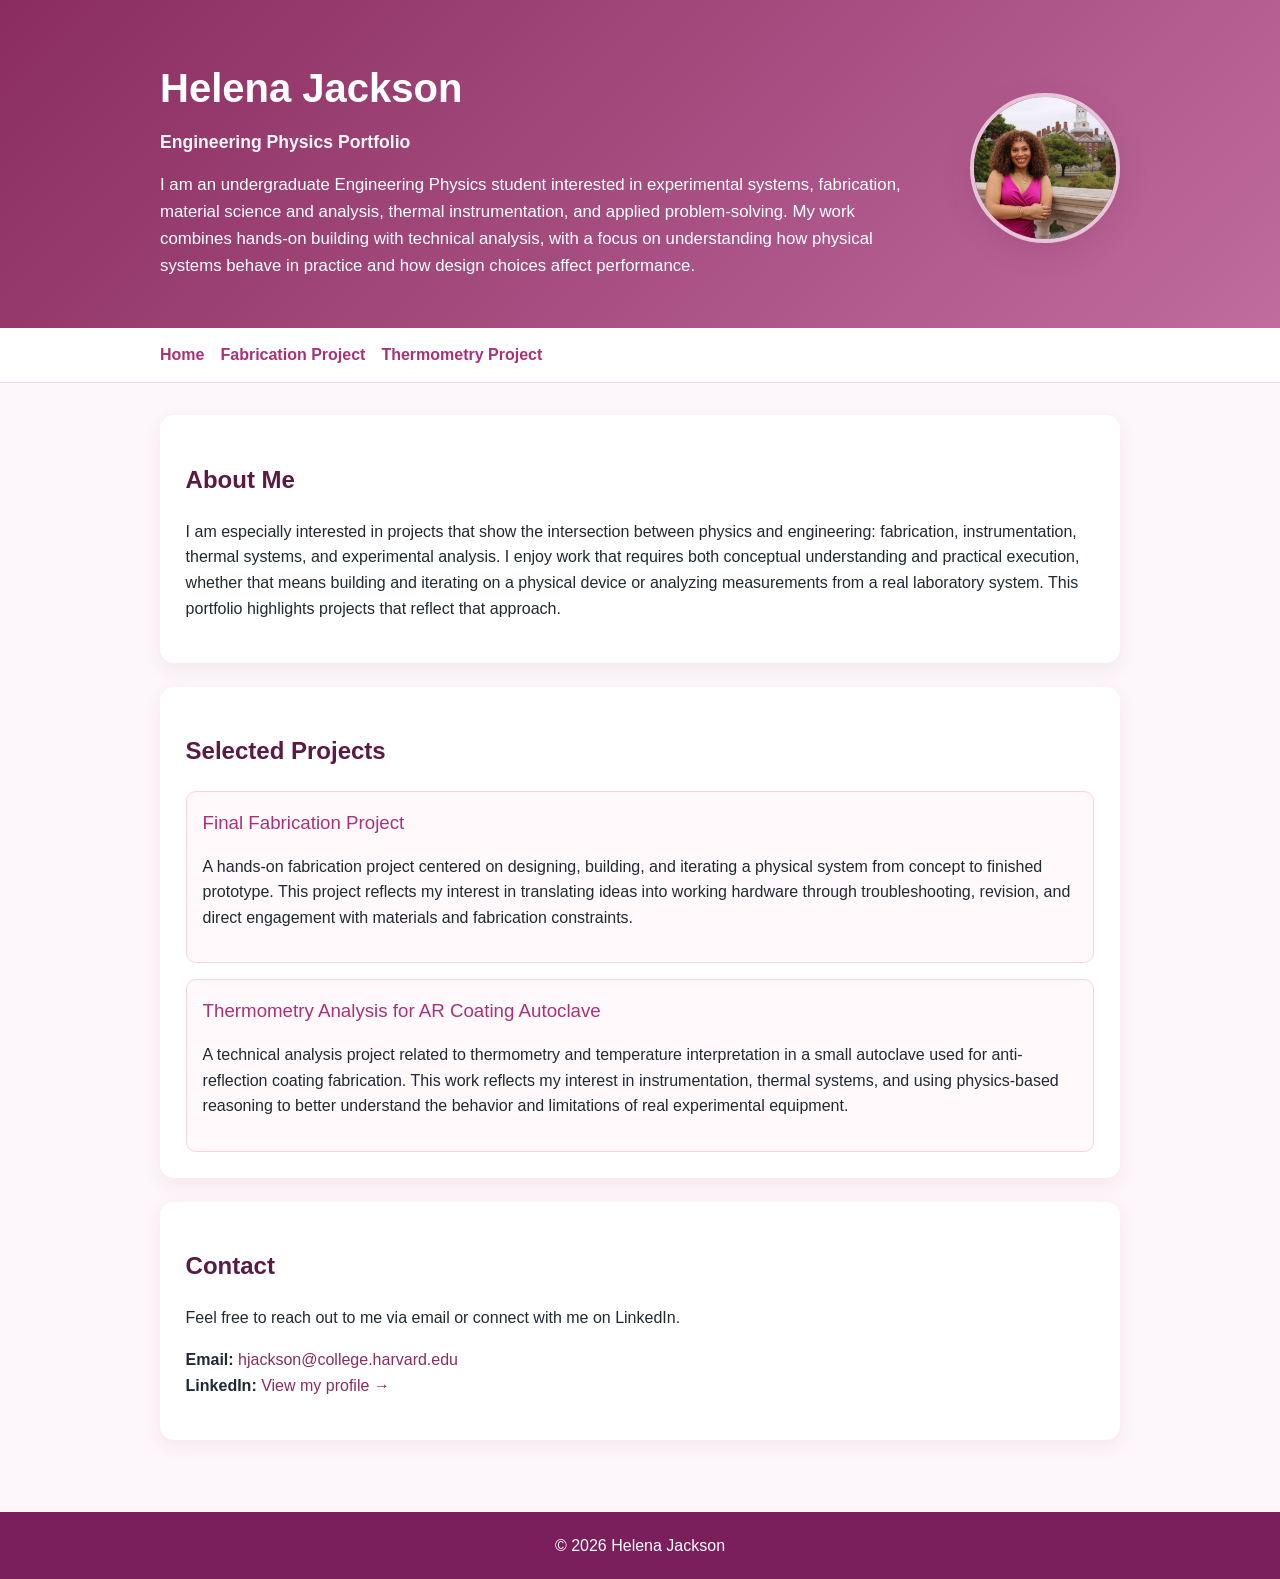
==== index.html @ 67c2a7b2 "Update index.html" ====
<!DOCTYPE html>
<html lang="en">
<head>
  <meta charset="UTF-8" />
  <meta name="viewport" content="width=device-width, initial-scale=1.0" />
  <title>Engineering Physics Portfolio | Helena Jackson </title>
  <link rel="stylesheet" href="style.css?v=2" />
</head>
<body>
  <header class="site-header">
  <div class="container header-content">
    <div class="header-text">
      <h1>Helena Jackson</h1>
      <p class="subtitle">Engineering Physics Portfolio</p>
      <p class="intro">
        I am an undergraduate Engineering Physics student interested in experimental systems,
        fabrication, material science and analysis, thermal instrumentation, and applied
        problem-solving. My work combines hands-on building with technical analysis, with a
        focus on understanding how physical systems behave in practice and how design choices
        affect performance.
      </p>
    </div>

    <div class="header-image">
      <img src="images/Headshot1.jpeg" alt="Portrait of Helena Jackson">
    </div>
  </div>
</header>


  <nav class="navbar">
    <div class="container nav-links">
      <a href="index.html">Home</a>
      <a href="fabrication.html">Fabrication Project</a>
      <a href="thermometry.html">Thermometry Project</a>
    </div>
  </nav>

  <main class="container">
    <section class="card">
      <h2>About Me</h2>
      <p>
  I am especially interested in projects that show the intersection between physics and engineering:
  fabrication, instrumentation, thermal systems, and experimental analysis. I enjoy
  work that requires both conceptual understanding and practical execution, whether that
  means building and iterating on a physical device or analyzing measurements from a real
  laboratory system. This portfolio highlights projects that reflect that approach.
</p>
    </section>

    <section class="card">
      <h2>Selected Projects</h2>
      <div class="project-list">
        <div class="project-item">
          <h3><a href="fabrication.html">Final Fabrication Project</a></h3>
          <p>
            A hands-on fabrication project centered on designing, building, and iterating a
            physical system from concept to finished prototype. This project reflects my interest
            in translating ideas into working hardware through troubleshooting, revision, and
            direct engagement with materials and fabrication constraints.
          </p>
        </div>

        <div class="project-item">
          <h3><a href="thermometry.html">Thermometry Analysis for AR Coating Autoclave</a></h3>
          <p>
            A technical analysis project related to thermometry and temperature interpretation
           in a small autoclave used for anti-reflection coating fabrication. This work reflects
           my interest in instrumentation, thermal systems, and using physics-based reasoning to
           better understand the behavior and limitations of real experimental equipment.
          </p>
        </div>
      </div>
    </section>

   <section class="card">
  <h2>Contact</h2>

  <p>
    Feel free to reach out to me via email or connect with me on LinkedIn.
  </p>

  <p>
    <strong>Email:</strong>
    <a href="mailto:hjackson@college.harvard.edu">
      hjackson@college.harvard.edu
    </a><br>

    <strong>LinkedIn:</strong>
  <a href="https://www.linkedin.com/in/www.linkedin.com/in/helena-jackson-457bb52a4" target="_blank">
    View my profile →
    </a>
  </p>
</section>

  </main>

  <footer class="site-footer">
  <div class="container">
    <p>© 2026 Helena Jackson</p>
    <p>
      
  </div>
</footer>
</body>
</html>
---- style.css ----
* {
  box-sizing: border-box;
}

body {
  margin: 0;
  font-family: Arial, Helvetica, sans-serif;
  background-color: #fdf6fa;
  color: #1f2933;
  line-height: 1.6;
}

.container {
  width: min(960px, 92%);
  margin: 0 auto;
}

/* ===== HEADER ===== */

.site-header {
  background: linear-gradient(135deg, #8a2c5f, #c06c9f);
  color: #ffffff;
  padding: 3.5rem 0 3rem;
}

.site-header h1 {
  margin: 0 0 0.5rem;
  font-size: 2.5rem;
}

.subtitle {
  font-size: 1.1rem;
  font-weight: 700;
  margin: 0 0 1rem;
  opacity: 0.95;
}

.intro {
  max-width: 760px;
  margin: 0;
  font-size: 1.05rem;
}

.header-content {
  display: flex;
  align-items: center;
  justify-content: space-between;
  gap: 2rem;
  flex-wrap: nowrap;
}

.header-text {
  flex: 1 1 auto;
  min-width: 0;
}

.header-image {
  flex: 0 0 auto;
}

/* Desktop profile image sizing */
.header-image img {
  width: 150px;
  height: 150px;
  object-fit: cover;
  object-position: center;
  border-radius: 50%;
  display: block;
  border: 4px solid rgba(255, 255, 255, 0.65);
  box-shadow: 0 10px 28px rgba(138, 44, 95, 0.2);
}

/* ===== NAVBAR ===== */

.navbar {
  background-color: #ffffff;
  border-bottom: 1px solid #f3d6e6;
  position: sticky;
  top: 0;
  z-index: 10;
}

.nav-links {
  display: flex;
  gap: 1rem;
  flex-wrap: wrap;
  padding: 0.9rem 0;
}

.nav-links a {
  color: #a83279;
  text-decoration: none;
  font-weight: 700;
}

.nav-links a:hover {
  color: #d16ba5;
  text-decoration: underline;
}

/* ===== MAIN CONTENT ===== */

main {
  padding: 2rem 0 3rem;
}

.card {
  background-color: #ffffff;
  border-radius: 14px;
  padding: 1.6rem;
  margin-bottom: 1.5rem;
  box-shadow: 0 6px 18px rgba(168, 50, 121, 0.08);
}

.card h2 {
  color: #5a1a44;
}

.card a {
  color: #8a2c5f;
  text-decoration: none;
  font-weight: 500;
}

.card a:hover {
  text-decoration: underline;
}

.project-list {
  display: grid;
  gap: 1rem;
}

.project-item {
  padding: 1rem;
  border: 1px solid #f3d6e6;
  border-radius: 10px;
  background-color: #fff9fc;
}

.project-item h3 {
  margin-top: 0;
  margin-bottom: 0.4rem;
}

.project-item a {
  color: #a83279;
  text-decoration: none;
}

.project-item a:hover {
  text-decoration: underline;
}

.project-image {
  width: 100%;
  height: auto;
  border-radius: 10px;
  margin-top: 1rem;
}

.caption {
  font-size: 0.95rem;
  color: #6b4c5c;
  margin-top: 0.5rem;
}

ul {
  padding-left: 1.25rem;
}

/* ===== FOOTER ===== */

.site-footer {
  background-color: #7a1e5c;
  color: #ffffff;
  padding: 1.3rem 0;
  text-align: center;
}

.site-footer p {
  margin: 0;
}

.site-footer a {
  color: #ffd6ea;
  text-decoration: none;
  font-weight: 600;
  border-bottom: 1px solid #ffd6ea;
  padding-bottom: 2px;
}

.site-footer a:hover {
  color: #ffffff;
  border-bottom: 1px solid #ffffff;
}

/* ===== MOBILE ===== */

@media (max-width: 700px) {
  .header-content {
    flex-direction: column;
    text-align: center;
  }

  .header-text {
    flex: 1 1 auto;
  }

  .header-image img {
    width: 115px;
    height: 115px;
    margin-top: 1rem;
  }
}

@media (max-width: 640px) {
  .site-header h1 {
    font-size: 2rem;
  }

  .intro {
    font-size: 1rem;
  }

  .card {
    padding: 1.2rem;
  }
}
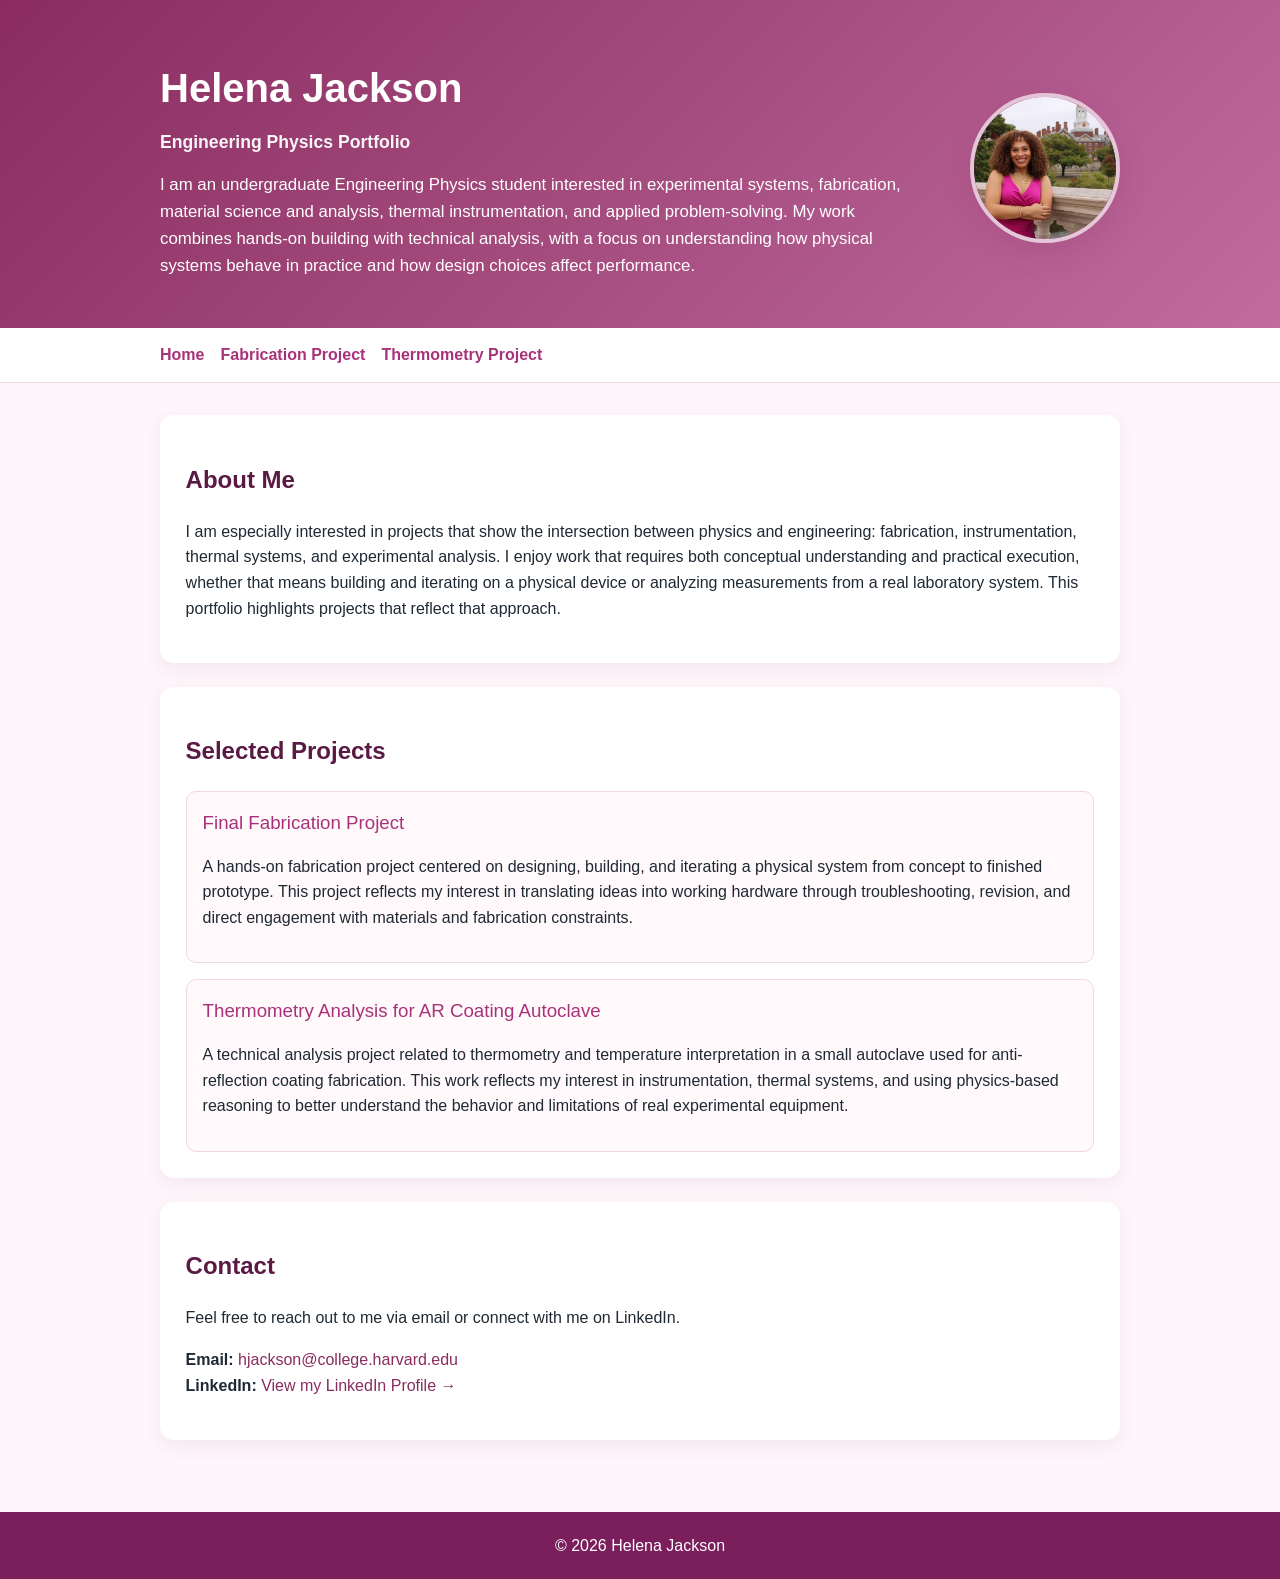
==== commit 51c48c81: "Update index.html" ====
--- a/index.html
+++ b/index.html
@@ -87,9 +87,9 @@
     </a><br>
 
     <strong>LinkedIn:</strong>
-  <a href="https://www.linkedin.com/in/www.linkedin.com/in/helena-jackson-457bb52a4" target="_blank">
-    View my profile →
-    </a>
+    <a href="https://www.linkedin.com/in/helena-jackson-457bb52a4/" target="_blank">
+      View my LinkedIn Profile →
+      </a>
   </p>
 </section>
 
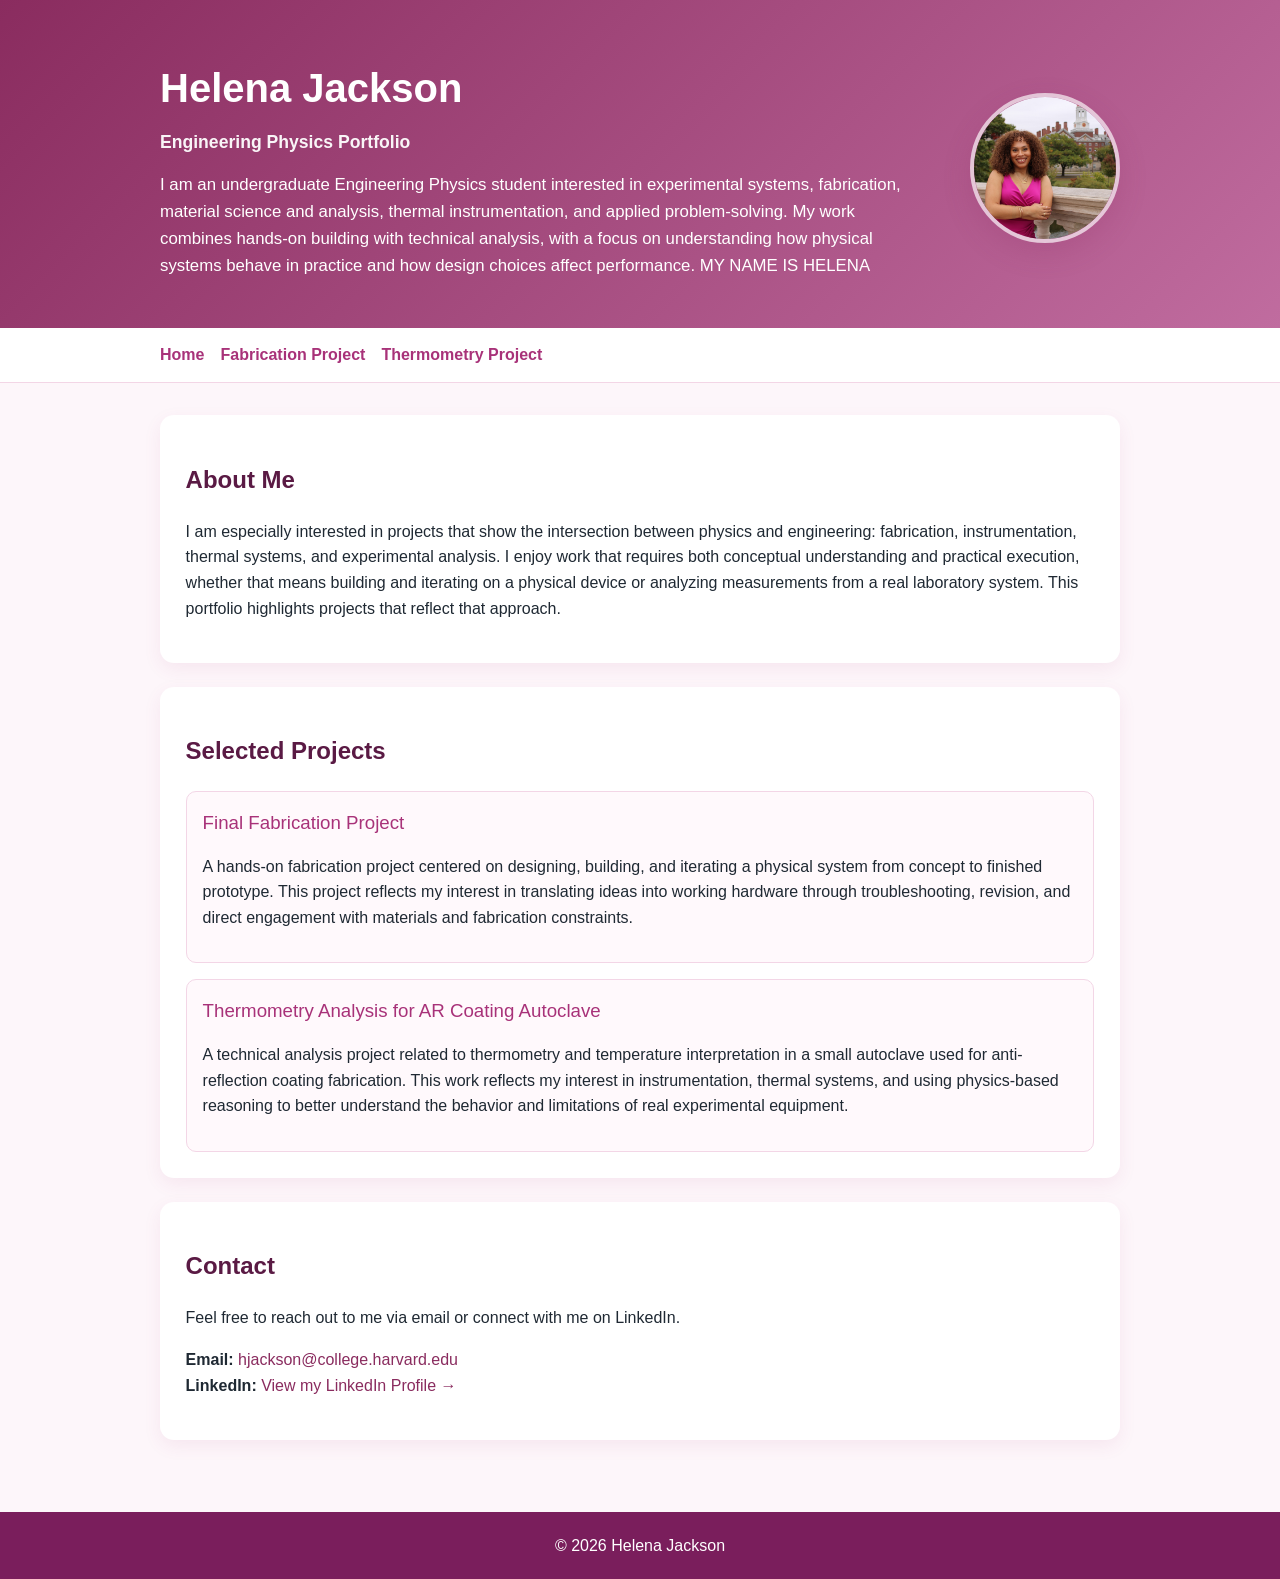
==== commit fb290801: "test sync" ====
--- a/index.html
+++ b/index.html
@@ -18,6 +18,7 @@
         problem-solving. My work combines hands-on building with technical analysis, with a
         focus on understanding how physical systems behave in practice and how design choices
         affect performance.
+        MY NAME IS HELENA
       </p>
     </div>
 
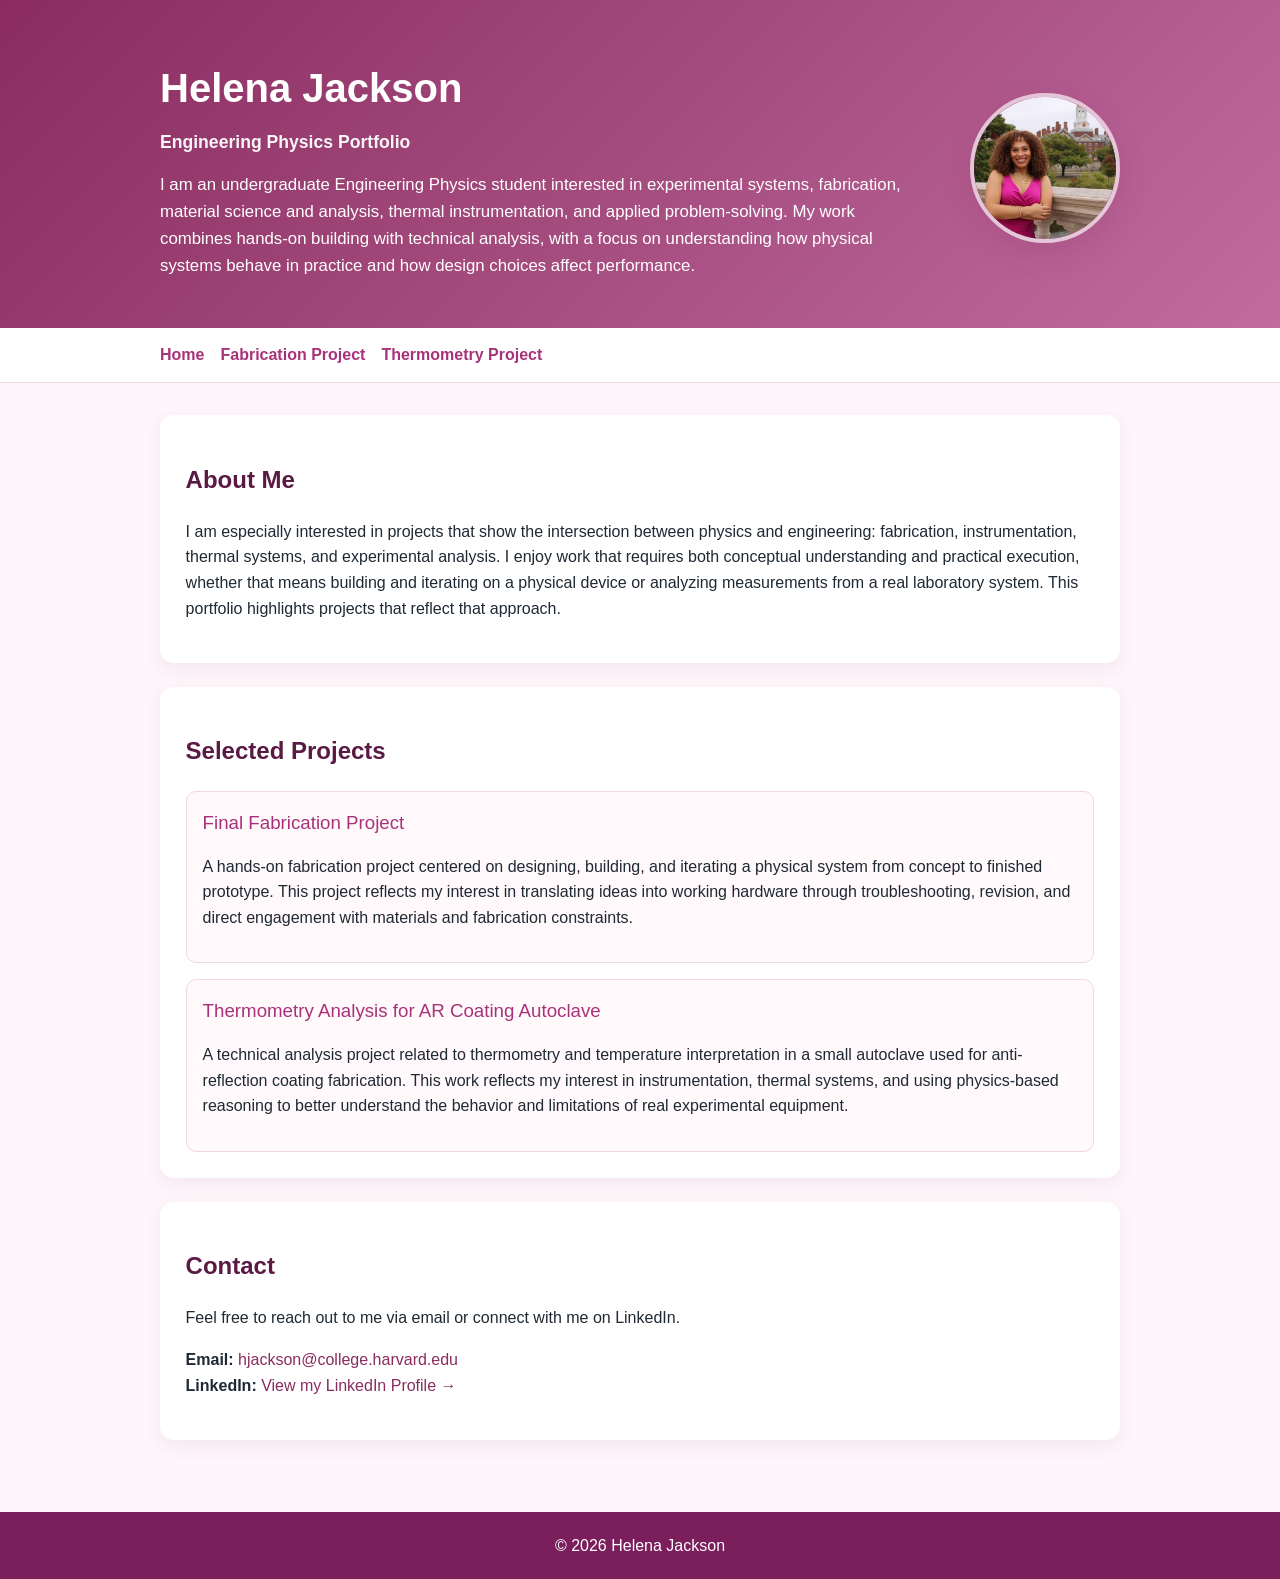
==== commit a1ab12d9: "Update index.html" ====
--- a/index.html
+++ b/index.html
@@ -18,7 +18,6 @@
         problem-solving. My work combines hands-on building with technical analysis, with a
         focus on understanding how physical systems behave in practice and how design choices
         affect performance.
-        MY NAME IS HELENA
       </p>
     </div>
 
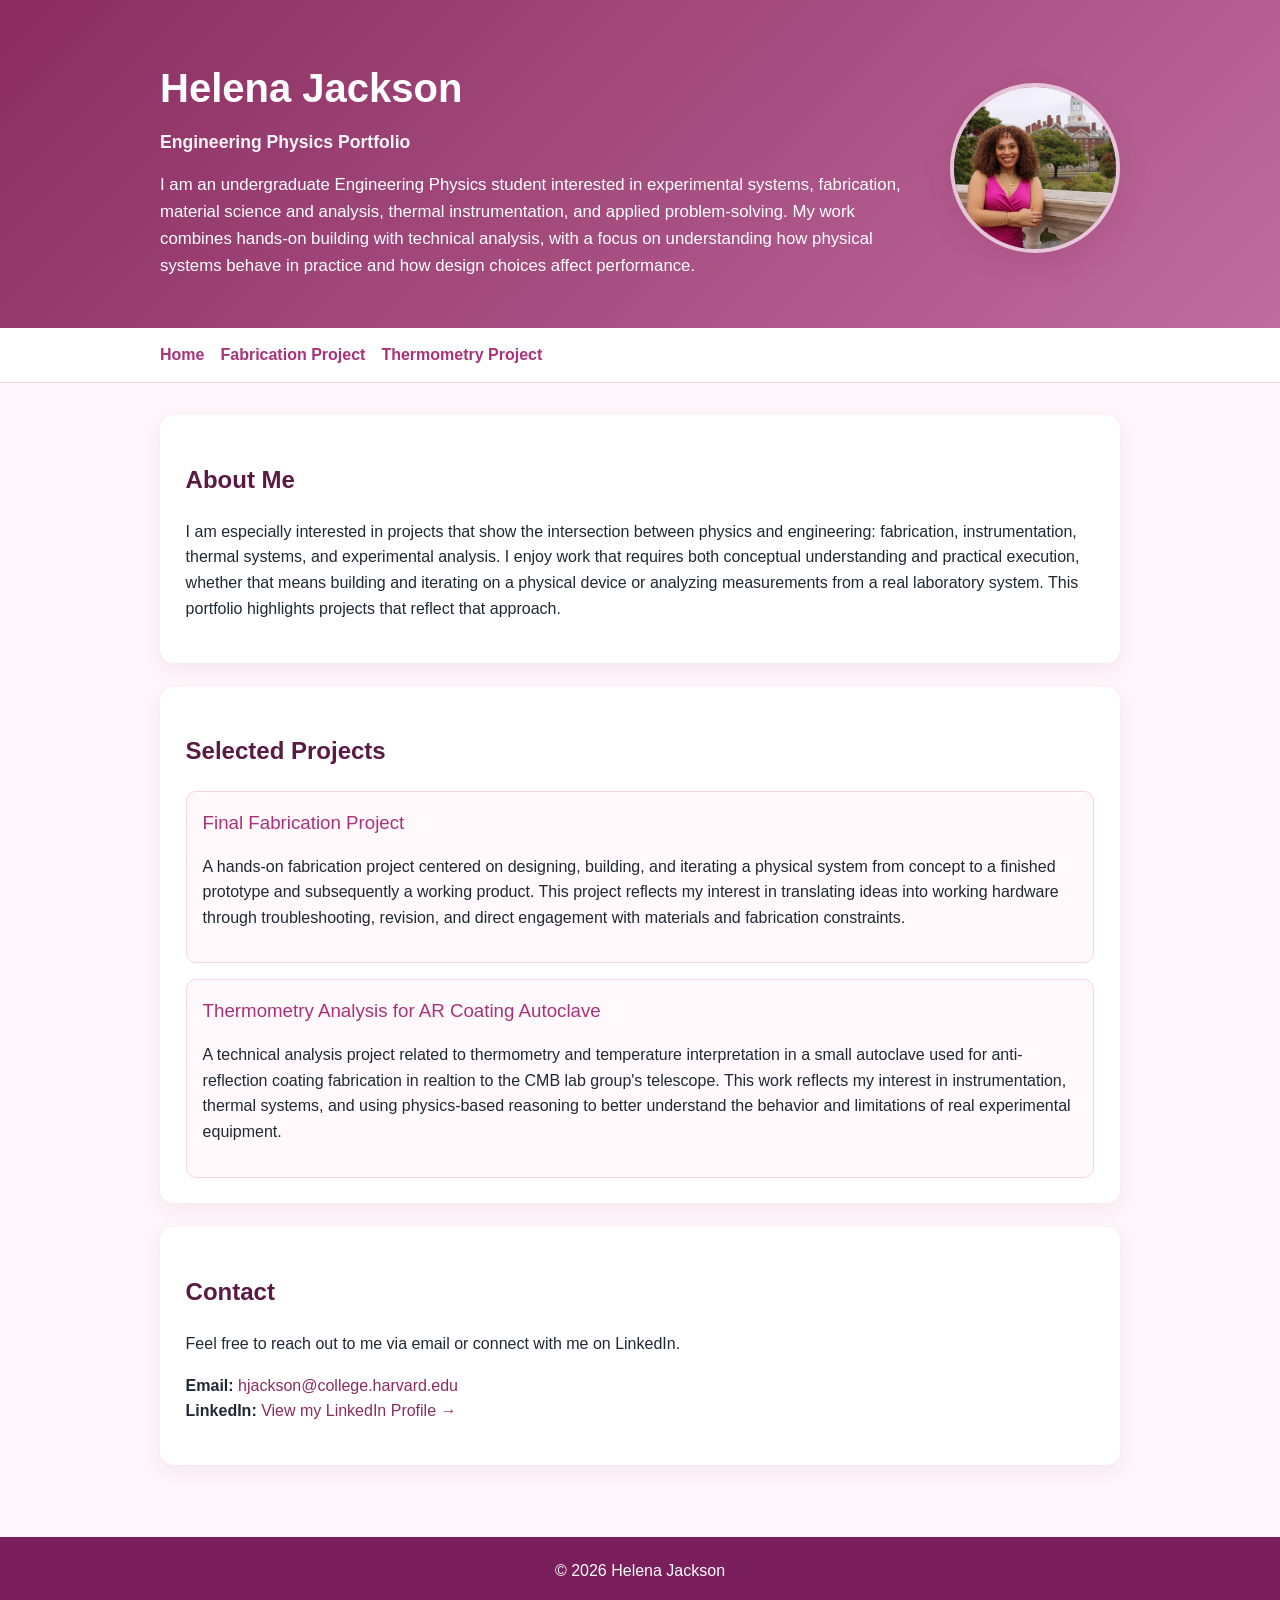
==== commit 97ec9520: "new chnages" ====
--- a/index.html
+++ b/index.html
@@ -55,7 +55,7 @@
           <h3><a href="fabrication.html">Final Fabrication Project</a></h3>
           <p>
             A hands-on fabrication project centered on designing, building, and iterating a
-            physical system from concept to finished prototype. This project reflects my interest
+            physical system from concept to a finished prototype and subsequently a working product. This project reflects my interest
             in translating ideas into working hardware through troubleshooting, revision, and
             direct engagement with materials and fabrication constraints.
           </p>
@@ -65,7 +65,7 @@
           <h3><a href="thermometry.html">Thermometry Analysis for AR Coating Autoclave</a></h3>
           <p>
             A technical analysis project related to thermometry and temperature interpretation
-           in a small autoclave used for anti-reflection coating fabrication. This work reflects
+           in a small autoclave used for anti-reflection coating fabrication in realtion to the CMB lab group's telescope. This work reflects
            my interest in instrumentation, thermal systems, and using physics-based reasoning to
            better understand the behavior and limitations of real experimental equipment.
           </p>
--- a/style.css
+++ b/style.css
@@ -60,8 +60,8 @@
 
 /* Desktop profile image sizing */
 .header-image img {
-  width: 150px;
-  height: 150px;
+  width: 170px;
+  height: 170px;
   object-fit: cover;
   object-position: center;
   border-radius: 50%;
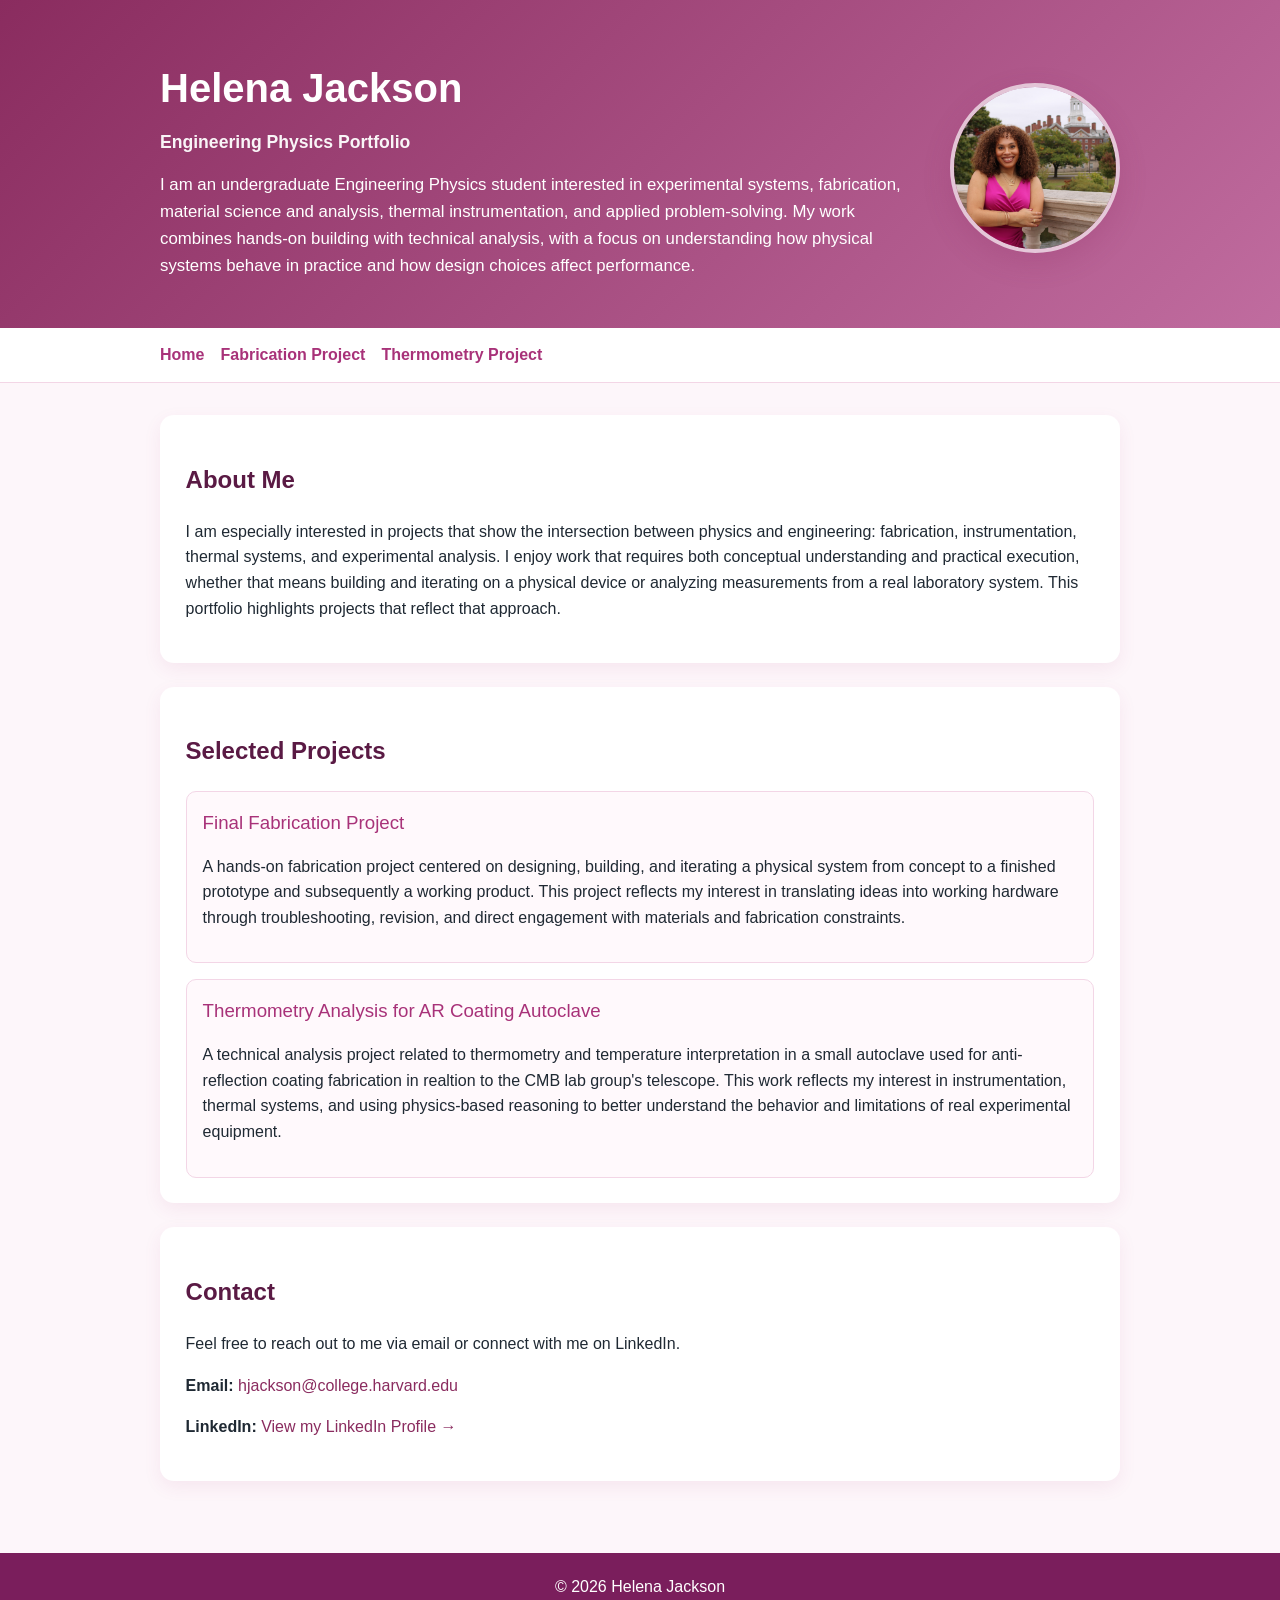
==== commit ac6984ca: "Update index.html" ====
--- a/index.html
+++ b/index.html
@@ -81,10 +81,11 @@
   </p>
 
   <p>
-    <strong>Email:</strong>
-    <a href="mailto:hjackson@college.harvard.edu">
-      hjackson@college.harvard.edu
-    </a><br>
+  <strong>Email:</strong>
+  <a href="mailto:hjackson@college.harvard.edu">
+    hjackson@college.harvard.edu
+  </a>
+</p>
 
     <strong>LinkedIn:</strong>
     <a href="https://www.linkedin.com/in/helena-jackson-457bb52a4/" target="_blank">
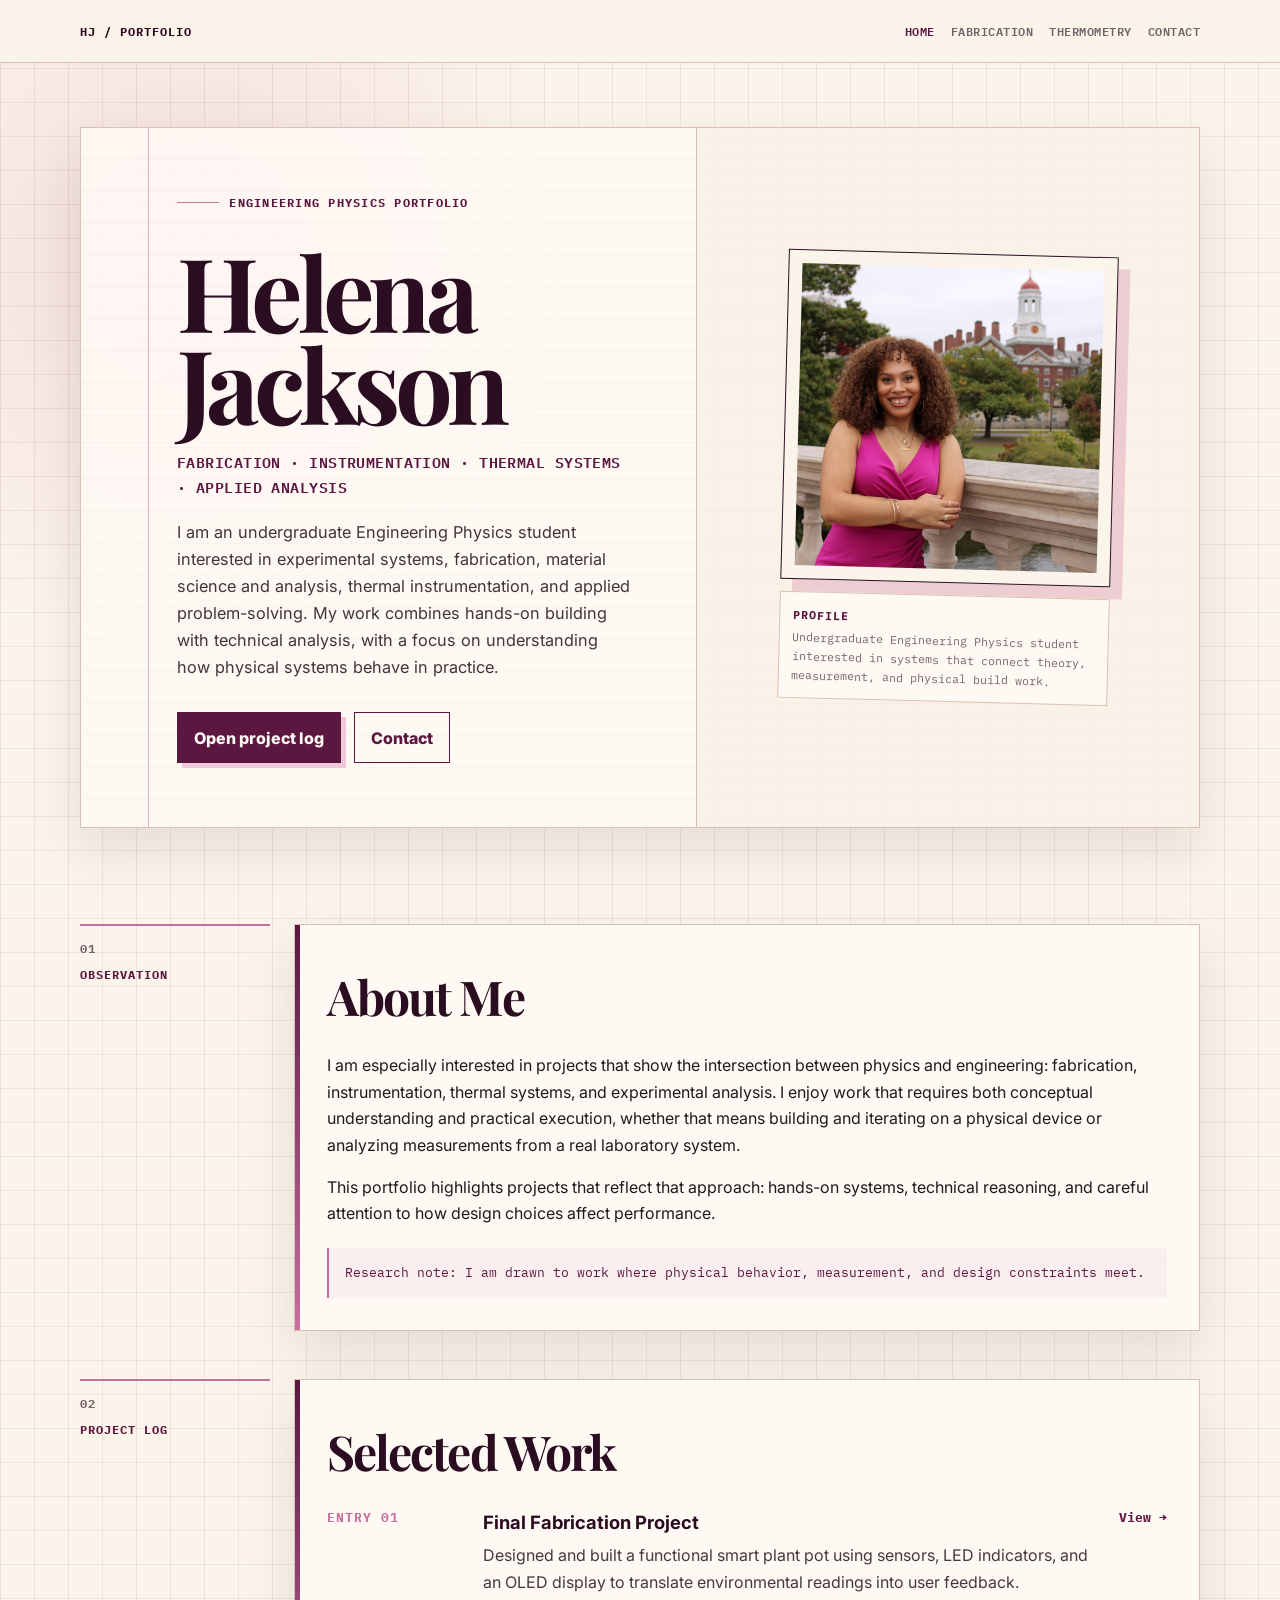
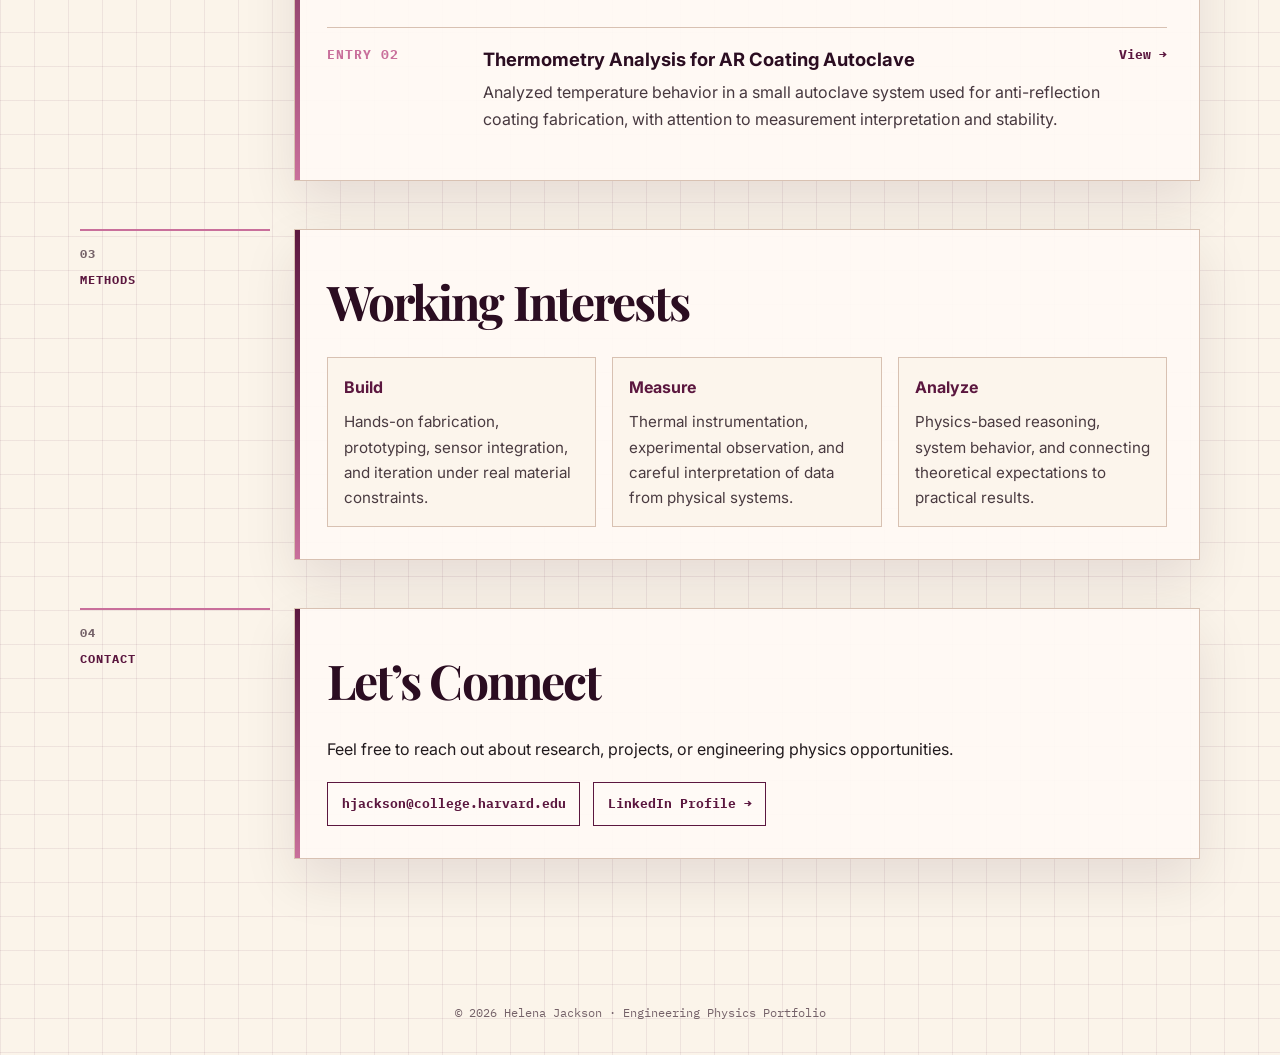
==== commit 231510d9: "cool" ====
--- a/index.html
+++ b/index.html
@@ -3,105 +3,158 @@
 <head>
   <meta charset="UTF-8" />
   <meta name="viewport" content="width=device-width, initial-scale=1.0" />
-  <title>Engineering Physics Portfolio | Helena Jackson </title>
-  <link rel="stylesheet" href="style.css?v=2" />
+  <title>Engineering Physics Portfolio | Helena Jackson</title>
+
+  <!-- Optional: remove these if you do not want Google Fonts -->
+  <link rel="preconnect" href="https://fonts.googleapis.com">
+  <link rel="preconnect" href="https://fonts.gstatic.com" crossorigin>
+  <link href="https://fonts.googleapis.com/css2?family=IBM+Plex+Mono:wght@400;500;600;700&family=Inter:wght@400;500;600;700;800&family=Playfair+Display:wght@600;700&display=swap" rel="stylesheet">
+
+  <link rel="stylesheet" href="style.css?v=4" />
 </head>
 <body>
-  <header class="site-header">
-  <div class="container header-content">
-    <div class="header-text">
-      <h1>Helena Jackson</h1>
-      <p class="subtitle">Engineering Physics Portfolio</p>
-      <p class="intro">
-        I am an undergraduate Engineering Physics student interested in experimental systems,
-        fabrication, material science and analysis, thermal instrumentation, and applied
-        problem-solving. My work combines hands-on building with technical analysis, with a
-        focus on understanding how physical systems behave in practice and how design choices
-        affect performance.
-      </p>
-    </div>
-
-    <div class="header-image">
-      <img src="images/Headshot1.jpeg" alt="Portrait of Helena Jackson">
-    </div>
-  </div>
-</header>
-
-
-  <nav class="navbar">
-    <div class="container nav-links">
-      <a href="index.html">Home</a>
-      <a href="fabrication.html">Fabrication Project</a>
-      <a href="thermometry.html">Thermometry Project</a>
+  <nav class="topbar">
+    <div class="container topbar-inner">
+      <a class="logomark" href="index.html">HJ / Portfolio</a>
+      <div class="nav-links">
+        <a class="active" href="index.html">Home</a>
+        <a href="fabrication.html">Fabrication</a>
+        <a href="thermometry.html">Thermometry</a>
+        <a href="#contact">Contact</a>
+      </div>
     </div>
   </nav>
 
+  <header class="hero">
+    <div class="container">
+      <section class="portfolio-sheet" aria-label="Portfolio introduction">
+        <div class="hero-copy">
+          <p class="page-label">Engineering Physics Portfolio</p>
+          <h1>Helena<br>Jackson</h1>
+          <p class="subtitle">Fabrication · Instrumentation · Thermal Systems · Applied Analysis</p>
+          <p class="intro">
+            I am an undergraduate Engineering Physics student interested in experimental systems,
+            fabrication, material science and analysis, thermal instrumentation, and applied
+            problem-solving. My work combines hands-on building with technical analysis, with a
+            focus on understanding how physical systems behave in practice.
+          </p>
+
+          <div class="hero-actions">
+            <a class="button" href="#projects">Open project log</a>
+            <a class="button secondary" href="mailto:hjackson@college.harvard.edu">Contact</a>
+          </div>
+        </div>
+
+        <aside class="hero-visual">
+          <div class="specimen-card">
+            <div class="specimen-photo">
+              <img src="images/Headshot1.jpeg" alt="Portrait of Helena Jackson">
+            </div>
+            <div class="caption-strip">
+              <strong>Profile</strong>
+              Undergraduate Engineering Physics student interested in systems that connect theory, measurement, and physical build work.
+            </div>
+          </div>
+        </aside>
+      </section>
+    </div>
+  </header>
+
   <main class="container">
-    <section class="card">
-      <h2>About Me</h2>
-      <p>
-  I am especially interested in projects that show the intersection between physics and engineering:
-  fabrication, instrumentation, thermal systems, and experimental analysis. I enjoy
-  work that requires both conceptual understanding and practical execution, whether that
-  means building and iterating on a physical device or analyzing measurements from a real
-  laboratory system. This portfolio highlights projects that reflect that approach.
-</p>
+    <section class="note-section" id="about">
+      <aside class="section-tab"><span>01</span>Observation</aside>
+      <div class="note-panel">
+        <h2>About Me</h2>
+        <p>
+          I am especially interested in projects that show the intersection between physics and
+          engineering: fabrication, instrumentation, thermal systems, and experimental analysis.
+          I enjoy work that requires both conceptual understanding and practical execution,
+          whether that means building and iterating on a physical device or analyzing measurements
+          from a real laboratory system.
+        </p>
+        <p>
+          This portfolio highlights projects that reflect that approach: hands-on systems,
+          technical reasoning, and careful attention to how design choices affect performance.
+        </p>
+        <p class="annotation">
+          Research note: I am drawn to work where physical behavior, measurement, and design constraints meet.
+        </p>
+      </div>
     </section>
 
-    <section class="card">
-      <h2>Selected Projects</h2>
-      <div class="project-list">
-        <div class="project-item">
-          <h3><a href="fabrication.html">Final Fabrication Project</a></h3>
-          <p>
-            A hands-on fabrication project centered on designing, building, and iterating a
-            physical system from concept to a finished prototype and subsequently a working product. This project reflects my interest
-            in translating ideas into working hardware through troubleshooting, revision, and
-            direct engagement with materials and fabrication constraints.
-          </p>
-        </div>
+    <section class="note-section" id="projects">
+      <aside class="section-tab"><span>02</span>Project Log</aside>
+      <div class="note-panel">
+        <h2>Selected Work</h2>
 
-        <div class="project-item">
-          <h3><a href="thermometry.html">Thermometry Analysis for AR Coating Autoclave</a></h3>
-          <p>
-            A technical analysis project related to thermometry and temperature interpretation
-           in a small autoclave used for anti-reflection coating fabrication in realtion to the CMB lab group's telescope. This work reflects
-           my interest in instrumentation, thermal systems, and using physics-based reasoning to
-           better understand the behavior and limitations of real experimental equipment.
-          </p>
+        <div class="project-log">
+          <article class="project-entry">
+            <div class="entry-code">Entry 01</div>
+            <div>
+              <h3>Final Fabrication Project</h3>
+              <p>
+                Designed and built a functional smart plant pot using sensors, LED indicators,
+                and an OLED display to translate environmental readings into user feedback.
+              </p>
+            </div>
+            <a class="entry-link" href="fabrication.html">View →</a>
+          </article>
+
+          <article class="project-entry">
+            <div class="entry-code">Entry 02</div>
+            <div>
+              <h3>Thermometry Analysis for AR Coating Autoclave</h3>
+              <p>
+                Analyzed temperature behavior in a small autoclave system used for anti-reflection
+                coating fabrication, with attention to measurement interpretation and stability.
+              </p>
+            </div>
+            <a class="entry-link" href="thermometry.html">View →</a>
+          </article>
         </div>
       </div>
     </section>
 
-   <section class="card">
-  <h2>Contact</h2>
+    <section class="note-section" id="methods">
+      <aside class="section-tab"><span>03</span>Methods</aside>
+      <div class="note-panel">
+        <h2>Working Interests</h2>
+        <div class="methods-grid">
+          <div class="method">
+            <h3>Build</h3>
+            <p>Hands-on fabrication, prototyping, sensor integration, and iteration under real material constraints.</p>
+          </div>
+          <div class="method">
+            <h3>Measure</h3>
+            <p>Thermal instrumentation, experimental observation, and careful interpretation of data from physical systems.</p>
+          </div>
+          <div class="method">
+            <h3>Analyze</h3>
+            <p>Physics-based reasoning, system behavior, and connecting theoretical expectations to practical results.</p>
+          </div>
+        </div>
+      </div>
+    </section>
 
-  <p>
-    Feel free to reach out to me via email or connect with me on LinkedIn.
-  </p>
-
-  <p>
-  <strong>Email:</strong>
-  <a href="mailto:hjackson@college.harvard.edu">
-    hjackson@college.harvard.edu
-  </a>
-</p>
-
-    <strong>LinkedIn:</strong>
-    <a href="https://www.linkedin.com/in/helena-jackson-457bb52a4/" target="_blank">
-      View my LinkedIn Profile →
-      </a>
-  </p>
-</section>
-
+    <section class="note-section" id="contact">
+      <aside class="section-tab"><span>04</span>Contact</aside>
+      <div class="note-panel">
+        <h2>Let’s Connect</h2>
+        <p>
+          Feel free to reach out about research, projects, or engineering physics opportunities.
+        </p>
+        <div class="contact-row">
+          <a href="mailto:hjackson@college.harvard.edu">hjackson@college.harvard.edu</a>
+          <a href="https://www.linkedin.com/in/helena-jackson-457bb52a4/" target="_blank">LinkedIn Profile →</a>
+        </div>
+      </div>
+    </section>
   </main>
 
-  <footer class="site-footer">
-  <div class="container">
-    <p>© 2026 Helena Jackson</p>
-    <p>
-      
-  </div>
-</footer>
+  <footer>
+    <div class="container">
+      © 2026 Helena Jackson · Engineering Physics Portfolio
+    </div>
+  </footer>
 </body>
 </html>
--- a/style.css
+++ b/style.css
@@ -1,229 +1,715 @@
+:root {
+  --paper: #fbf4ea;
+  --paper-deep: #f1e1d1;
+  --ink: #211a1d;
+  --muted: #756269;
+  --plum: #5b173f;
+  --plum-dark: #2b0d21;
+  --rose: #c96f9b;
+  --rose-soft: #f0c9d9;
+  --line: #d8c1b2;
+  --grid: rgba(91, 23, 63, 0.08);
+  --white: #fffaf5;
+  --shadow: 0 22px 50px rgba(43, 13, 33, 0.1);
+}
+
 * {
   box-sizing: border-box;
 }
 
+html {
+  scroll-behavior: smooth;
+}
+
 body {
   margin: 0;
-  font-family: Arial, Helvetica, sans-serif;
-  background-color: #fdf6fa;
-  color: #1f2933;
-  line-height: 1.6;
+  font-family: "Inter", Arial, Helvetica, sans-serif;
+  color: var(--ink);
+  background:
+    linear-gradient(var(--grid) 1px, transparent 1px),
+    linear-gradient(90deg, var(--grid) 1px, transparent 1px),
+    radial-gradient(circle at 15% 10%, rgba(201, 111, 155, 0.18), transparent 24rem),
+    var(--paper);
+  background-size: 34px 34px, 34px 34px, auto, auto;
+  line-height: 1.65;
+}
+
+a {
+  color: inherit;
 }
 
 .container {
-  width: min(960px, 92%);
+  width: min(1120px, 92%);
   margin: 0 auto;
 }
 
-/* ===== HEADER ===== */
-
-.site-header {
-  background: linear-gradient(135deg, #8a2c5f, #c06c9f);
-  color: #ffffff;
-  padding: 3.5rem 0 3rem;
-}
-
-.site-header h1 {
-  margin: 0 0 0.5rem;
-  font-size: 2.5rem;
+/* ===== TOP BAR ===== */
+
+.topbar {
+  position: sticky;
+  top: 0;
+  z-index: 20;
+  background: rgba(251, 244, 234, 0.9);
+  backdrop-filter: blur(14px);
+  border-bottom: 1px solid var(--line);
+}
+
+.topbar-inner {
+  min-height: 62px;
+  display: flex;
+  align-items: center;
+  justify-content: space-between;
+  gap: 1rem;
+}
+
+.logomark {
+  font-family: "IBM Plex Mono", monospace;
+  font-weight: 700;
+  letter-spacing: 0.08em;
+  text-transform: uppercase;
+  font-size: 0.78rem;
+  color: var(--plum-dark);
+  text-decoration: none;
+}
+
+.nav-links {
+  display: flex;
+  align-items: center;
+  gap: 1rem;
+  flex-wrap: wrap;
+}
+
+.nav-links a {
+  font-family: "IBM Plex Mono", monospace;
+  font-size: 0.76rem;
+  font-weight: 600;
+  color: var(--muted);
+  text-decoration: none;
+  text-transform: uppercase;
+  letter-spacing: 0.04em;
+}
+
+.nav-links a:hover,
+.nav-links a.active {
+  color: var(--plum);
+}
+
+/* ===== HOMEPAGE ===== */
+
+.hero {
+  padding: 4rem 0 3rem;
+}
+
+.portfolio-sheet {
+  position: relative;
+  background: rgba(255, 250, 245, 0.88);
+  border: 1px solid var(--line);
+  box-shadow: var(--shadow);
+  min-height: 560px;
+  display: grid;
+  grid-template-columns: minmax(0, 1.1fr) minmax(260px, 0.9fr);
+  overflow: hidden;
+}
+
+.portfolio-sheet::before {
+  content: "";
+  position: absolute;
+  top: 0;
+  bottom: 0;
+  left: 4.2rem;
+  width: 1px;
+  background: rgba(201, 111, 155, 0.55);
+}
+
+.portfolio-sheet::after {
+  content: "";
+  position: absolute;
+  inset: 0;
+  pointer-events: none;
+  background: linear-gradient(180deg, transparent 31px, rgba(91, 23, 63, 0.08) 32px);
+  background-size: 100% 32px;
+  mix-blend-mode: multiply;
+  opacity: 0.65;
+}
+
+.hero-copy,
+.hero-visual {
+  position: relative;
+  z-index: 1;
+}
+
+.hero-copy {
+  padding: clamp(2rem, 5vw, 4.25rem) clamp(1.5rem, 5vw, 4rem) clamp(2rem, 5vw, 4rem) 6rem;
+}
+
+.page-label {
+  display: flex;
+  align-items: center;
+  gap: 0.65rem;
+  margin: 0 0 2rem;
+  font-family: "IBM Plex Mono", monospace;
+  color: var(--plum);
+  font-size: 0.78rem;
+  font-weight: 700;
+  letter-spacing: 0.1em;
+  text-transform: uppercase;
+}
+
+.page-label::before {
+  content: "";
+  width: 42px;
+  height: 1px;
+  background: var(--rose);
+}
+
+h1 {
+  margin: 0;
+  font-family: "Playfair Display", Georgia, serif;
+  font-size: clamp(3.4rem, 8vw, 7.2rem);
+  line-height: 0.9;
+  letter-spacing: -0.055em;
+  color: var(--plum-dark);
 }
 
 .subtitle {
-  font-size: 1.1rem;
-  font-weight: 700;
-  margin: 0 0 1rem;
-  opacity: 0.95;
+  margin: 1.4rem 0 1.2rem;
+  max-width: 760px;
+  font-family: "IBM Plex Mono", monospace;
+  font-weight: 600;
+  color: var(--plum);
+  letter-spacing: 0.03em;
+  text-transform: uppercase;
+  font-size: 0.92rem;
 }
 
 .intro {
   max-width: 760px;
   margin: 0;
-  font-size: 1.05rem;
-}
-
-.header-content {
+  color: #43343a;
+  font-size: 1.02rem;
+}
+
+.hero-actions {
+  margin-top: 2rem;
   display: flex;
+  gap: 0.8rem;
+  flex-wrap: wrap;
+}
+
+.button {
+  display: inline-flex;
   align-items: center;
-  justify-content: space-between;
-  gap: 2rem;
-  flex-wrap: nowrap;
-}
-
-.header-text {
-  flex: 1 1 auto;
-  min-width: 0;
-}
-
-.header-image {
-  flex: 0 0 auto;
-}
-
-/* Desktop profile image sizing */
-.header-image img {
-  width: 170px;
-  height: 170px;
+  justify-content: center;
+  min-height: 42px;
+  padding: 0.7rem 1rem;
+  text-decoration: none;
+  font-weight: 800;
+  border: 1px solid var(--plum);
+  background: var(--plum);
+  color: #fffaf5;
+  box-shadow: 5px 5px 0 var(--rose-soft);
+  transition: transform 0.16s ease, box-shadow 0.16s ease;
+}
+
+.button.secondary {
+  background: transparent;
+  color: var(--plum);
+  box-shadow: none;
+}
+
+.button:hover {
+  transform: translate(-2px, -2px);
+  box-shadow: 7px 7px 0 var(--rose-soft);
+}
+
+.button.secondary:hover {
+  box-shadow: 5px 5px 0 var(--rose-soft);
+}
+
+.hero-visual {
+  padding: 3rem 2rem;
+  display: grid;
+  place-items: center;
+  border-left: 1px solid var(--line);
+  background: rgba(241, 225, 209, 0.32);
+}
+
+.specimen-card {
+  width: min(330px, 100%);
+  transform: rotate(1.5deg);
+}
+
+.specimen-photo {
+  background: var(--paper);
+  border: 1px solid var(--plum-dark);
+  padding: 0.8rem;
+  box-shadow: 12px 12px 0 rgba(201, 111, 155, 0.28);
+}
+
+.specimen-photo img {
+  width: 100%;
+  aspect-ratio: 1 / 1;
   object-fit: cover;
   object-position: center;
-  border-radius: 50%;
   display: block;
-  border: 4px solid rgba(255, 255, 255, 0.65);
-  box-shadow: 0 10px 28px rgba(138, 44, 95, 0.2);
-}
-
-/* ===== NAVBAR ===== */
-
-.navbar {
-  background-color: #ffffff;
-  border-bottom: 1px solid #f3d6e6;
+  filter: saturate(0.9) contrast(1.03);
+}
+
+.caption-strip {
+  margin-top: 0.75rem;
+  border: 1px solid var(--line);
+  background: rgba(255, 250, 245, 0.88);
+  padding: 0.8rem;
+  font-family: "IBM Plex Mono", monospace;
+  font-size: 0.72rem;
+  color: var(--muted);
+}
+
+.caption-strip strong {
+  color: var(--plum);
+  display: block;
+  margin-bottom: 0.2rem;
+  text-transform: uppercase;
+  letter-spacing: 0.08em;
+}
+
+/* ===== HOMEPAGE SECTIONS ===== */
+
+main {
+  padding-bottom: 4rem;
+}
+
+.note-section {
+  margin: 3rem 0;
+  display: grid;
+  grid-template-columns: 190px minmax(0, 1fr);
+  gap: 1.5rem;
+  align-items: start;
+}
+
+.section-tab {
   position: sticky;
+  top: 84px;
+  font-family: "IBM Plex Mono", monospace;
+  color: var(--plum);
+  text-transform: uppercase;
+  letter-spacing: 0.08em;
+  font-size: 0.78rem;
+  font-weight: 700;
+  border-top: 2px solid var(--rose);
+  padding-top: 0.75rem;
+}
+
+.section-tab span {
+  display: block;
+  color: var(--muted);
+  margin-bottom: 0.35rem;
+}
+
+.note-panel,
+.card {
+  background: rgba(255, 250, 245, 0.9);
+  border: 1px solid var(--line);
+  box-shadow: var(--shadow);
+  padding: clamp(1.3rem, 3vw, 2rem);
+  position: relative;
+}
+
+.note-panel::before,
+.card::before {
+  content: "";
+  position: absolute;
+  left: 0;
   top: 0;
-  z-index: 10;
-}
-
-.nav-links {
+  bottom: 0;
+  width: 5px;
+  background: linear-gradient(var(--plum), var(--rose));
+}
+
+.note-panel h2,
+.card h2 {
+  margin: 0 0 1rem;
+  color: var(--plum-dark);
+  font-family: "Playfair Display", Georgia, serif;
+  font-size: clamp(2rem, 4vw, 3rem);
+  letter-spacing: -0.04em;
+}
+
+.annotation {
+  margin: 1.3rem 0 0;
+  padding: 0.9rem 1rem;
+  border-left: 2px solid var(--rose);
+  background: rgba(240, 201, 217, 0.25);
+  font-family: "IBM Plex Mono", monospace;
+  font-size: 0.82rem;
+  color: var(--plum);
+}
+
+.project-log {
+  display: grid;
+  gap: 1rem;
+}
+
+.project-entry {
+  display: grid;
+  grid-template-columns: 140px minmax(0, 1fr) auto;
+  gap: 1rem;
+  align-items: start;
+  padding: 1rem 0;
+  border-top: 1px solid var(--line);
+}
+
+.project-entry:first-child {
+  border-top: 0;
+  padding-top: 0;
+}
+
+.entry-code {
+  font-family: "IBM Plex Mono", monospace;
+  color: var(--rose);
+  font-weight: 700;
+  font-size: 0.8rem;
+  text-transform: uppercase;
+  letter-spacing: 0.08em;
+}
+
+.project-entry h3 {
+  margin: 0 0 0.3rem;
+  color: var(--plum-dark);
+  font-size: 1.15rem;
+}
+
+.project-entry p {
+  margin: 0;
+  color: #47383f;
+}
+
+.entry-link {
+  white-space: nowrap;
+  color: var(--plum);
+  font-weight: 800;
+  text-decoration: none;
+  font-family: "IBM Plex Mono", monospace;
+  font-size: 0.82rem;
+}
+
+.entry-link:hover {
+  color: var(--rose);
+}
+
+.methods-grid {
+  display: grid;
+  grid-template-columns: repeat(3, minmax(0, 1fr));
+  gap: 1rem;
+}
+
+.method {
+  border: 1px solid var(--line);
+  background: rgba(251, 244, 234, 0.75);
+  padding: 1rem;
+  min-height: 150px;
+}
+
+.method h3 {
+  margin: 0 0 0.55rem;
+  color: var(--plum);
+  font-size: 1rem;
+}
+
+.method p {
+  margin: 0;
+  color: #4a3b41;
+  font-size: 0.95rem;
+}
+
+.contact-row {
   display: flex;
+  gap: 0.8rem;
+  flex-wrap: wrap;
+  margin-top: 1.2rem;
+}
+
+.contact-row a,
+.card a,
+.report-link a {
+  font-family: "IBM Plex Mono", monospace;
+  font-size: 0.82rem;
+  font-weight: 700;
+  color: var(--plum);
+  text-decoration: none;
+}
+
+.contact-row a {
+  border: 1px solid var(--plum);
+  padding: 0.65rem 0.85rem;
+  background: rgba(255, 250, 245, 0.7);
+}
+
+.contact-row a:hover {
+  background: var(--plum);
+  color: #fffaf5;
+}
+
+/* ===== PROJECT PAGES ===== */
+
+.project-hero {
+  padding: clamp(4rem, 8vw, 7rem) 0 3rem;
+  border-bottom: 1px solid var(--line);
+  background: #fbf4ea;
+}
+
+.project-hero h1 {
+  max-width: 980px;
+  font-size: clamp(2rem, 4vw, 4rem);
+}
+
+.project-layout {
+  display: grid;
+  grid-template-columns: 250px minmax(0, 1fr);
+  gap: 2rem;
+  align-items: start;
+  padding-top: 3rem;
+}
+
+.project-sidebar {
+  position: sticky;
+  top: 88px;
+  border-top: 2px solid var(--rose);
+  padding-top: 1rem;
+  font-family: "IBM Plex Mono", monospace;
+}
+
+.sidebar-label {
+  margin: 0 0 1rem;
+  color: var(--plum);
+  font-size: 0.78rem;
+  font-weight: 700;
+  letter-spacing: 0.09em;
+  text-transform: uppercase;
+}
+
+.project-sidebar dl {
+  margin: 0;
+  display: grid;
   gap: 1rem;
-  flex-wrap: wrap;
-  padding: 0.9rem 0;
-}
-
-.nav-links a {
-  color: #a83279;
-  text-decoration: none;
+}
+
+.project-sidebar div {
+  border-bottom: 1px solid var(--line);
+  padding-bottom: 0.8rem;
+}
+
+.project-sidebar dt {
+  color: var(--rose);
+  font-size: 0.7rem;
   font-weight: 700;
-}
-
-.nav-links a:hover {
-  color: #d16ba5;
-  text-decoration: underline;
-}
-
-/* ===== MAIN CONTENT ===== */
-
-main {
-  padding: 2rem 0 3rem;
-}
-
-.card {
-  background-color: #ffffff;
-  border-radius: 14px;
-  padding: 1.6rem;
-  margin-bottom: 1.5rem;
-  box-shadow: 0 6px 18px rgba(168, 50, 121, 0.08);
-}
-
-.card h2 {
-  color: #5a1a44;
-}
-
-.card a {
-  color: #8a2c5f;
-  text-decoration: none;
-  font-weight: 500;
-}
-
-.card a:hover {
-  text-decoration: underline;
-}
-
-.project-list {
-  display: grid;
-  gap: 1rem;
-}
-
-.project-item {
+  text-transform: uppercase;
+  letter-spacing: 0.08em;
+}
+
+.project-sidebar dd {
+  margin: 0.25rem 0 0;
+  color: var(--muted);
+  font-size: 0.78rem;
+  line-height: 1.5;
+}
+
+.project-document {
+  background: rgba(255, 250, 245, 0.92);
+  border: 1px solid var(--line);
+  box-shadow: var(--shadow);
+  position: relative;
+  overflow: hidden;
+}
+
+.project-document::before {
+  content: "";
+  position: absolute;
+  top: 0;
+  bottom: 0;
+  left: 3.5rem;
+  width: 1px;
+  background: rgba(201, 111, 155, 0.45);
+}
+
+.project-document::after {
+  content: "";
+  position: absolute;
+  inset: 0;
+  pointer-events: none;
+  background: linear-gradient(180deg, transparent 31px, rgba(91, 23, 63, 0.055) 32px);
+  background-size: 100% 32px;
+  opacity: 0.75;
+}
+
+.project-section {
+  position: relative;
+  z-index: 1;
+  padding: clamp(2rem, 5vw, 3.5rem) clamp(1.5rem, 5vw, 4rem) clamp(2rem, 5vw, 3.5rem) clamp(4.8rem, 7vw, 6rem);
+  border-bottom: 1px solid var(--line);
+}
+
+.project-section:last-child {
+  border-bottom: 0;
+}
+
+.section-kicker {
+  margin: 0 0 0.7rem;
+  color: var(--rose);
+  font-family: "IBM Plex Mono", monospace;
+  font-size: 0.76rem;
+  font-weight: 700;
+  letter-spacing: 0.12em;
+  text-transform: uppercase;
+}
+
+.project-section h2 {
+  margin: 0 0 1.1rem;
+  color: var(--plum-dark);
+  font-family: "Playfair Display", Georgia, serif;
+  font-size: clamp(2.1rem, 4.5vw, 3.6rem);
+  line-height: 1;
+  letter-spacing: -0.04em;
+}
+
+.project-section p {
+  max-width: 78ch;
+  font-size: 1rem;
+  color: #34282d;
+}
+
+.callout-grid {
+  display: grid;
+  grid-template-columns: repeat(3, minmax(0, 1fr));
+  gap: 0.8rem;
+  margin: 1.5rem 0;
+}
+
+.callout {
+  border: 1px solid var(--line);
+  background: rgba(251, 244, 234, 0.72);
   padding: 1rem;
-  border: 1px solid #f3d6e6;
-  border-radius: 10px;
-  background-color: #fff9fc;
-}
-
-.project-item h3 {
-  margin-top: 0;
-  margin-bottom: 0.4rem;
-}
-
-.project-item a {
-  color: #a83279;
-  text-decoration: none;
-}
-
-.project-item a:hover {
-  text-decoration: underline;
+}
+
+.callout strong {
+  display: block;
+  color: var(--plum);
+  font-family: "IBM Plex Mono", monospace;
+  font-size: 0.8rem;
+  text-transform: uppercase;
+  letter-spacing: 0.08em;
+  margin-bottom: 0.35rem;
+}
+
+.callout span {
+  color: var(--muted);
+  font-size: 0.92rem;
+}
+
+.skill-list {
+  display: grid;
+  gap: 0.55rem;
+  padding-left: 1.1rem;
+  max-width: 72ch;
+}
+
+.skill-list li::marker {
+  color: var(--rose);
+}
+
+figure {
+  margin: 1.5rem 0 2rem;
 }
 
 .project-image {
   width: 100%;
   height: auto;
-  border-radius: 10px;
+  border: 1px solid var(--line);
+  background: var(--white);
+  padding: 0.5rem;
+  display: block;
+}
+
+.caption,
+figcaption {
+  font-family: "IBM Plex Mono", monospace;
+  color: var(--muted);
+  font-size: 0.78rem;
+  margin-top: 0.6rem;
+  line-height: 1.55;
+}
+
+.report-link {
   margin-top: 1rem;
-}
-
-.caption {
-  font-size: 0.95rem;
-  color: #6b4c5c;
-  margin-top: 0.5rem;
-}
-
-ul {
-  padding-left: 1.25rem;
-}
-
-/* ===== FOOTER ===== */
-
-.site-footer {
-  background-color: #7a1e5c;
-  color: #ffffff;
-  padding: 1.3rem 0;
+  padding: 1rem;
+  border: 1px solid var(--line);
+  background: rgba(240, 201, 217, 0.18);
+}
+
+footer {
+  padding: 2rem 0;
   text-align: center;
-}
-
-.site-footer p {
-  margin: 0;
-}
-
-.site-footer a {
-  color: #ffd6ea;
-  text-decoration: none;
-  font-weight: 600;
-  border-bottom: 1px solid #ffd6ea;
-  padding-bottom: 2px;
-}
-
-.site-footer a:hover {
-  color: #ffffff;
-  border-bottom: 1px solid #ffffff;
-}
-
-/* ===== MOBILE ===== */
-
-@media (max-width: 700px) {
-  .header-content {
+  color: var(--muted);
+  font-family: "IBM Plex Mono", monospace;
+  font-size: 0.75rem;
+}
+
+/* ===== RESPONSIVE ===== */
+
+@media (max-width: 900px) {
+  .portfolio-sheet {
+    grid-template-columns: 1fr;
+  }
+
+  .hero-visual {
+    border-left: 0;
+    border-top: 1px solid var(--line);
+  }
+
+  .note-section,
+  .project-layout {
+    grid-template-columns: 1fr;
+  }
+
+  .section-tab,
+  .project-sidebar {
+    position: static;
+  }
+
+  .methods-grid,
+  .callout-grid {
+    grid-template-columns: 1fr;
+  }
+
+  .project-entry {
+    grid-template-columns: 1fr;
+  }
+}
+
+@media (max-width: 640px) {
+  .topbar-inner {
+    align-items: flex-start;
     flex-direction: column;
-    text-align: center;
-  }
-
-  .header-text {
-    flex: 1 1 auto;
-  }
-
-  .header-image img {
-    width: 115px;
-    height: 115px;
-    margin-top: 1rem;
-  }
-}
-
-@media (max-width: 640px) {
-  .site-header h1 {
-    font-size: 2rem;
-  }
-
-  .intro {
-    font-size: 1rem;
-  }
-
-  .card {
-    padding: 1.2rem;
+    padding: 0.9rem 0;
+  }
+
+  .hero {
+    padding: 2rem 0;
+  }
+
+  .hero-copy {
+    padding: 2rem 1.4rem 2rem 3rem;
+  }
+
+  .portfolio-sheet::before {
+    left: 2rem;
+  }
+
+  .project-section {
+    padding-left: 3rem;
+  }
+
+  .project-document::before {
+    left: 2rem;
   }
 }
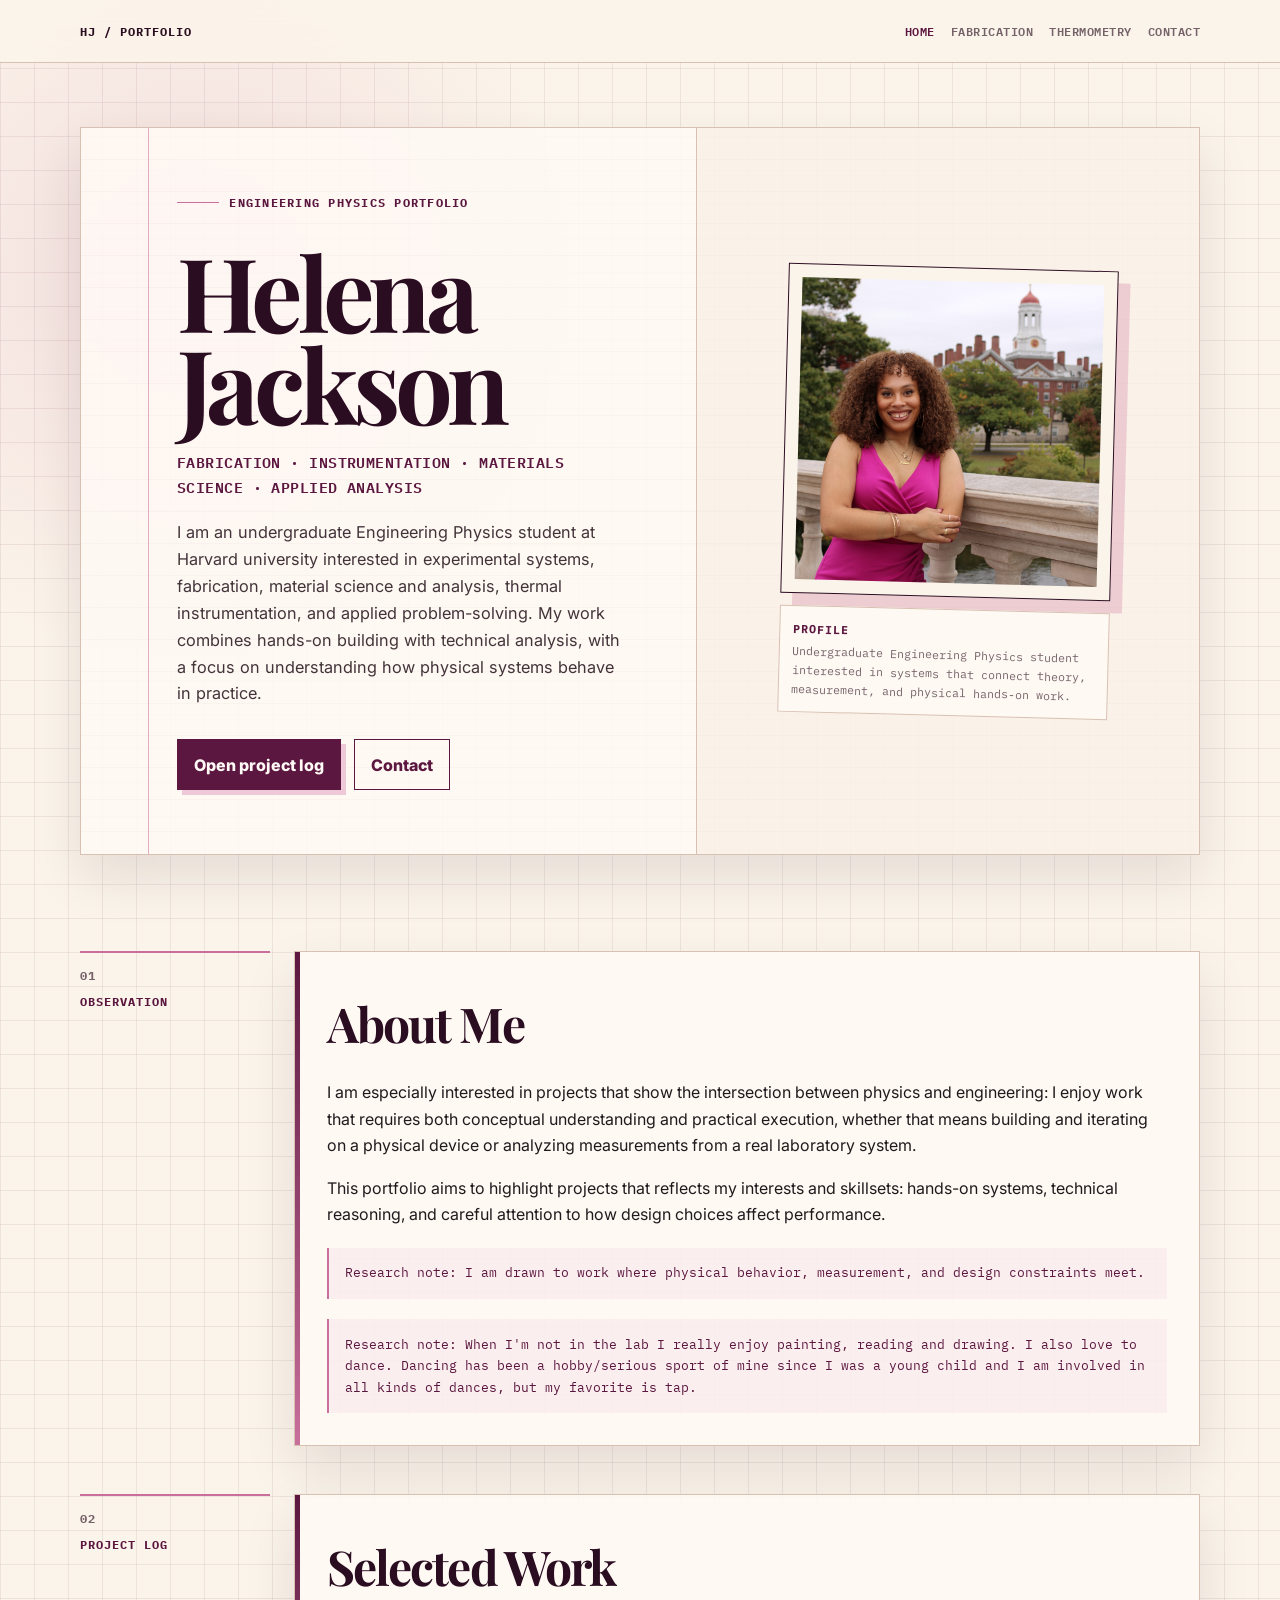
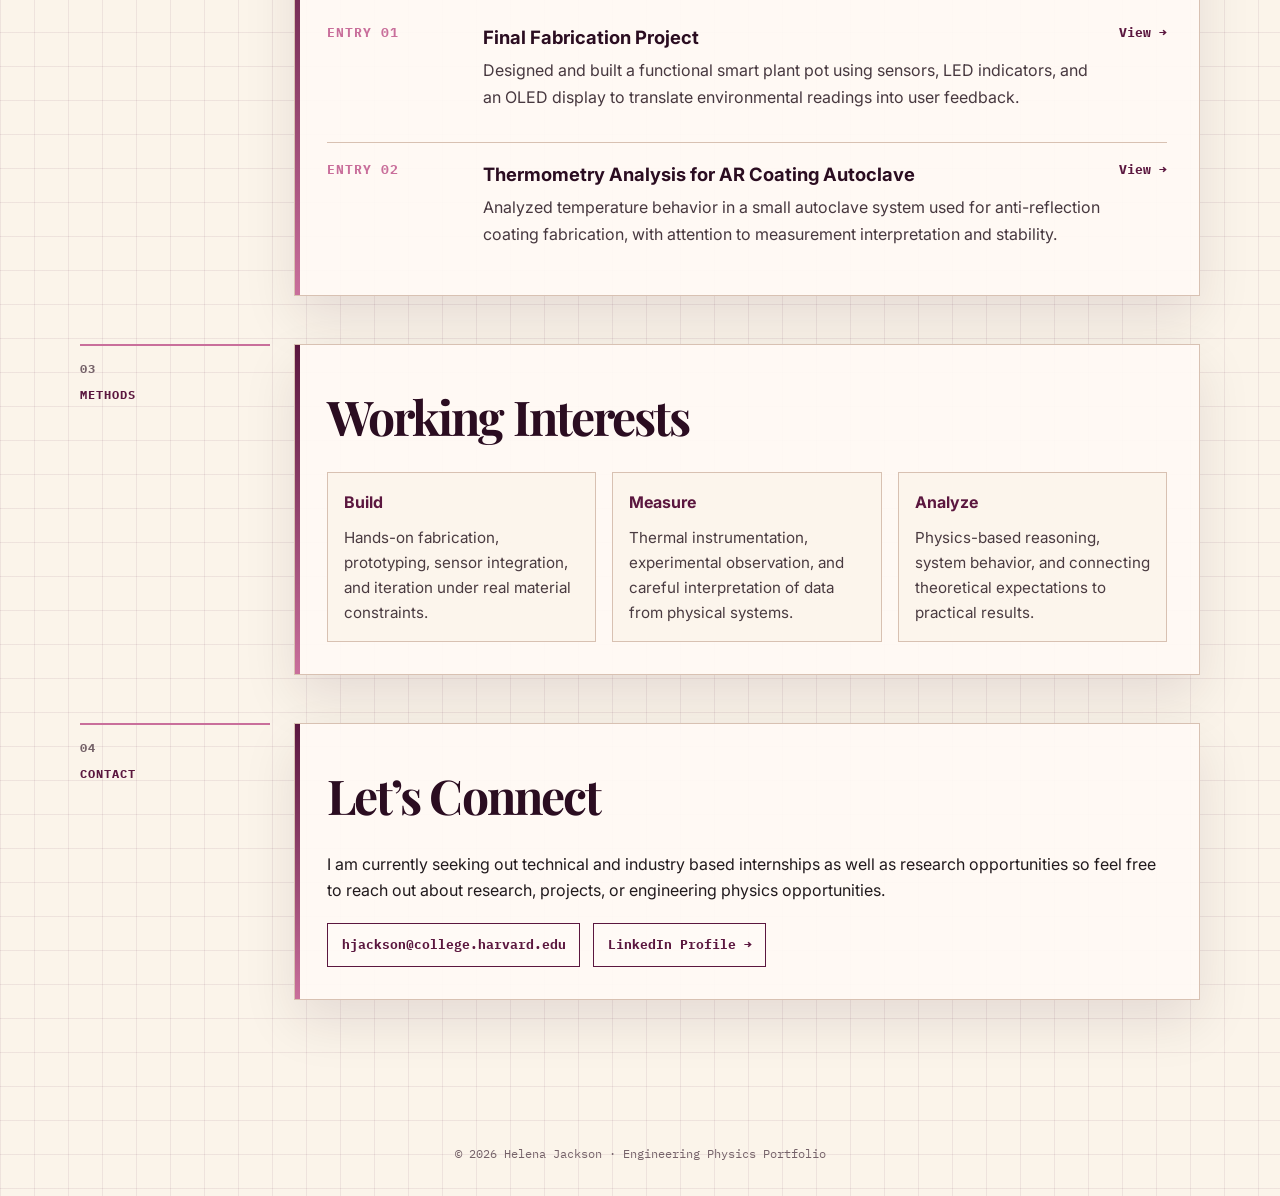
==== commit b2f16e64: "Update index.html" ====
--- a/index.html
+++ b/index.html
@@ -31,9 +31,9 @@
         <div class="hero-copy">
           <p class="page-label">Engineering Physics Portfolio</p>
           <h1>Helena<br>Jackson</h1>
-          <p class="subtitle">Fabrication · Instrumentation · Thermal Systems · Applied Analysis</p>
+          <p class="subtitle">Fabrication · Instrumentation · Materials Science · Applied Analysis</p>
           <p class="intro">
-            I am an undergraduate Engineering Physics student interested in experimental systems,
+            I am an undergraduate Engineering Physics student at Harvard university interested in experimental systems,
             fabrication, material science and analysis, thermal instrumentation, and applied
             problem-solving. My work combines hands-on building with technical analysis, with a
             focus on understanding how physical systems behave in practice.
@@ -52,7 +52,7 @@
             </div>
             <div class="caption-strip">
               <strong>Profile</strong>
-              Undergraduate Engineering Physics student interested in systems that connect theory, measurement, and physical build work.
+              Undergraduate Engineering Physics student interested in systems that connect theory, measurement, and physical hands-on work.
             </div>
           </div>
         </aside>
@@ -67,17 +67,20 @@
         <h2>About Me</h2>
         <p>
           I am especially interested in projects that show the intersection between physics and
-          engineering: fabrication, instrumentation, thermal systems, and experimental analysis.
+          engineering:
           I enjoy work that requires both conceptual understanding and practical execution,
           whether that means building and iterating on a physical device or analyzing measurements
           from a real laboratory system.
         </p>
         <p>
-          This portfolio highlights projects that reflect that approach: hands-on systems,
+          This portfolio aims to highlight projects that reflects my interests and skillsets: hands-on systems,
           technical reasoning, and careful attention to how design choices affect performance.
         </p>
         <p class="annotation">
           Research note: I am drawn to work where physical behavior, measurement, and design constraints meet.
+        </p>
+        <p class="annotation">
+          Research note: When I'm not in the lab I really enjoy painting, reading and drawing. I also love to dance. Dancing has been a hobby/serious sport of mine since I was a young child and I am involved in all kinds of dances, but my favorite is tap.
         </p>
       </div>
     </section>
@@ -141,7 +144,7 @@
       <div class="note-panel">
         <h2>Let’s Connect</h2>
         <p>
-          Feel free to reach out about research, projects, or engineering physics opportunities.
+          I am currently seeking out technical and industry based internships as well as research opportunities so feel free to reach out about research, projects, or engineering physics opportunities.
         </p>
         <div class="contact-row">
           <a href="mailto:hjackson@college.harvard.edu">hjackson@college.harvard.edu</a>
